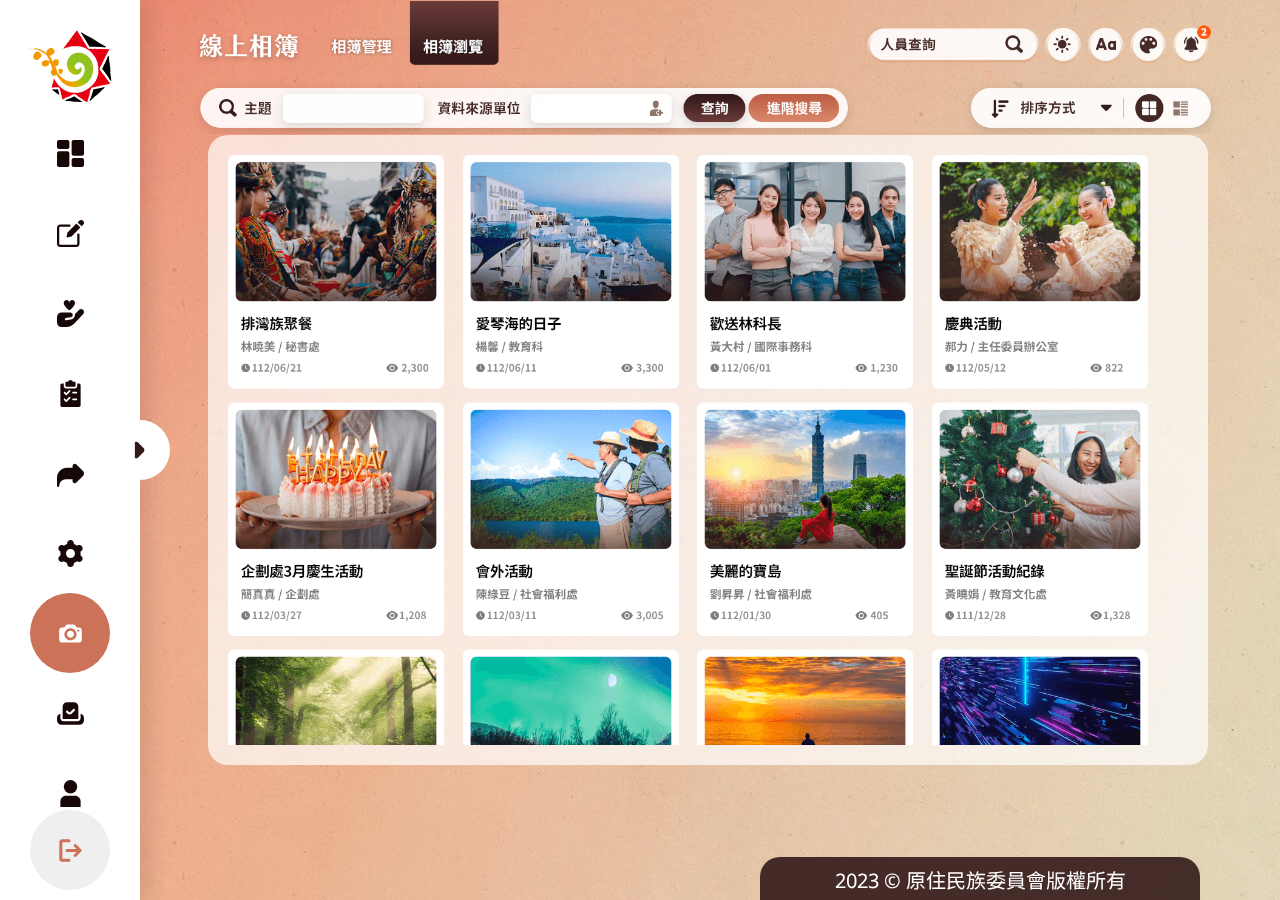
==== album.html @ 96a58c73 "更新" ====
<!DOCTYPE html>
<html lang="en">
  <head>
    <meta name="robots" content="noindex" />
    <!-- 使用 noindex 禁止 Google 搜尋建立索引，套版時請工程師刪掉這行 -->
    <meta charset="utf-8" />
    <meta http-equiv="X-UA-Compatible" content="IE=edge" />
    <meta name="viewport" content="width=device-width, initial-scale=1" />
    <title>原住民族委員會</title>
    <link rel="stylesheet" href="https://cdn.jsdelivr.net/npm/swiper@9/swiper-bundle.min.css" />
    <link rel="stylesheet" href="css/demo.css" />
    <style>
      .indexMain {
        display: flex;
        flex-direction: column;
      }
      .albumBox {
        height: 70vh;
      }
    </style>
  </head>
  <body class="innerPage">
    <div class="wrapper">
      <header>
        <script src="./include/Menu.js"></script>
      </header>
      <main class="indexMain pageProject">
        <table>
          <tbody>
            <tr>
              <td><img src="./images/album_01.png" alt="" class="wow fadeInDown" data-wow-delay="0s" /></td>
              <td style="text-align: right"><img src="./images/album_02.png" alt="" class="wow fadeInDown" data-wow-delay="0s" /></td>
            </tr>
          </tbody>
        </table>
        <div class="albumBox">
          <div class="content">
            <img src="./images/album_03.png" alt="" />
          </div>
        </div>
        <div class="copyright">2023 © 原住民族委員會版權所有</div>
        <!-- <footer>
          <div class="footerBox">
            <div class="container">
              <div class="logo"><a href="#"></a></div>
              <nav>
                <ul></ul>
              </nav>
              <div class="copyright">All Rights Reserved by TAITRA 2023</div>
            </div>
          </div>
        </footer> -->
      </main>
    </div>
    <div class="lightBoxOuter">
      <div class="lightBox">
        <div class="content">
          <div class="img"><img src="./images/lightBox.jpg" alt="" /> <button class="send"></button></div>
        </div>
      </div>
    </div>
    <script>
      const pageTitle = document.querySelector('.pageTitle');
      pageTitle.innerHTML = '相簿管理';
      const project = document.querySelector('[href="album.html"]');
      project.parentElement.classList.add('active');
    </script>
  </body>
</html>
---- css/demo.css ----
@charset "UTF-8";
@import url("../plugins/WOW-master/css/libs/animate.css");
@import url("https://fonts.googleapis.com/css2?family=Noto+Sans+TC:wght@100;300;400;500;700;900&display=swap");
@import url("https://fonts.googleapis.com/css2?family=Noto+Sans:wght@100;200;300;400;500;600;700;800;900&display=swap");
@import url("https://fonts.googleapis.com/css2?family=Jost:wght@100;200;300;400;500;600;700;800;900&display=swap");
/*! normalize.css v8.0.1 | MIT License | github.com/necolas/normalize.css */
/* Document
   ========================================================================== */
html {
  /* 1 */
  -webkit-text-size-adjust: 100%;
  /* 2 */
}

body {
  margin: 0;
}

main {
  display: block;
}

h1 {
  font-size: 2em;
}

h1,
h2,
h3,
h4,
h5 {
  padding: 0;
  margin: 0;
}

hr {
  box-sizing: content-box;
  /* 1 */
  height: 0;
  /* 1 */
  overflow: visible;
  /* 2 */
}

pre {
  font-family: monospace, monospace;
  /* 1 */
  font-size: 1em;
  /* 2 */
}

a {
  background-color: transparent;
  text-decoration: none;
}

ul {
  margin: 0px;
  padding: 0px;
  list-style-type: none;
}

abbr[title] {
  border-bottom: none;
  /* 1 */
  text-decoration: underline;
  /* 2 */
  -webkit-text-decoration: underline dotted;
          text-decoration: underline dotted;
  /* 2 */
}

b {
  font-weight: bolder;
}

code,
kbd,
samp {
  font-family: monospace, monospace;
  /* 1 */
  font-size: 1em;
  /* 2 */
}

small {
  font-size: 80%;
}

sub,
sup {
  font-size: 75%;
  line-height: 0;
  position: relative;
  vertical-align: baseline;
}

sub {
  bottom: -0.25em;
}

sup {
  top: -0.5em;
}

img {
  border-style: none;
  margin: 0px;
  padding: 0px;
  line-height: 1;
}

table {
  border-collapse: collapse;
}

button,
input,
optgroup,
select,
textarea {
  font-family: inherit;
  /* 1 */
  font-size: 100%;
  /* 1 */
  line-height: 1.15;
  /* 1 */
  margin: 0;
  /* 2 */
}

button,
input {
  /* 1 */
  overflow: visible;
}

button,
select {
  /* 1 */
  text-transform: none;
}

button,
[type=button],
[type=reset],
[type=submit] {
  -webkit-appearance: button;
}

button::-moz-focus-inner,
[type=button]::-moz-focus-inner,
[type=reset]::-moz-focus-inner,
[type=submit]::-moz-focus-inner {
  border-style: none;
  padding: 0;
}

button:-moz-focusring,
[type=button]:-moz-focusring,
[type=reset]:-moz-focusring,
[type=submit]:-moz-focusring {
  outline: 1px dotted ButtonText;
}

fieldset {
  padding: 0.35em 0.75em 0.625em;
}

legend {
  box-sizing: border-box;
  /* 1 */
  color: inherit;
  /* 2 */
  display: table;
  /* 1 */
  max-width: 100%;
  /* 1 */
  padding: 0;
  /* 3 */
  white-space: normal;
  /* 1 */
}

progress {
  vertical-align: baseline;
}

textarea {
  overflow: auto;
}

[type=checkbox],
[type=radio] {
  box-sizing: border-box;
  /* 1 */
  padding: 0;
  /* 2 */
}

[type=number]::-webkit-inner-spin-button, [type=number]::-webkit-outer-spin-button {
  height: auto;
}

[type=search] {
  -webkit-appearance: textfield;
  /* 1 */
  outline-offset: -2px;
  /* 2 */
}
[type=search]::-webkit-search-decoration {
  -webkit-appearance: none;
}

::-webkit-file-upload-button {
  -webkit-appearance: button;
  /* 1 */
  font: inherit;
  /* 2 */
}

details {
  display: block;
}

summary {
  display: list-item;
}

template,
[hidden] {
  display: none;
}

@keyframes rotate360 {
  from {
    transform: rotate(0deg);
  }
  to {
    transform: rotate(360deg);
  }
}
@keyframes rotate360R {
  from {
    transform: rotate(0deg);
  }
  to {
    transform: rotate(-360deg);
  }
}
@keyframes lineAnime {
  0% {
    transform: translate(0, -100%);
    height: 100px;
  }
  50% {
    transform: translate(0, 0);
    height: 100px;
  }
  100% {
    transform: translate(0, 0);
    height: 0;
  }
}
@keyframes scrollUp {
  0% {
    transform: translateY(0px);
  }
  50% {
    transform: translateY(-5px);
  }
  100% {
    transform: translateY(0px);
  }
}
@keyframes scrollDown {
  0% {
    transform: translateY(0px);
  }
  50% {
    transform: translateY(5px);
  }
  100% {
    transform: translateY(0px);
  }
}
@keyframes scrollDown2 {
  0% {
    transform: translateY(0px);
  }
  50% {
    transform: translateY(-5px);
  }
  100% {
    transform: translateY(0px);
  }
}
@keyframes downAnimation {
  0% {
    transform: translateY(0px);
  }
  50% {
    transform: translateY(5px);
  }
  100% {
    transform: translateY(0px);
  }
}
@keyframes rightAnimationRotate180 {
  0% {
    transform: translateX(0px) rotate(180deg);
  }
  50% {
    transform: translateX(5px) rotate(180deg);
  }
  100% {
    transform: translateX(0px) rotate(180deg);
  }
}
@keyframes rightAnimationScaleX {
  0% {
    transform: translateX(0px) scaleX(-1);
  }
  50% {
    transform: translateX(5px) scaleX(-1);
  }
  100% {
    transform: translateX(0px) scaleX(-1);
  }
}
@keyframes rightAnimation {
  0% {
    transform: translateX(0px);
  }
  50% {
    transform: translateX(5px);
  }
  100% {
    transform: translateX(0px);
  }
}
@keyframes leftAnimation {
  0% {
    transform: translateX(0px);
  }
  50% {
    transform: translateX(-5px);
  }
  100% {
    transform: translateX(0px);
  }
}
@keyframes leftAnimationScaleX {
  0% {
    transform: translateX(0px) scaleX(-1);
  }
  50% {
    transform: translateX(-5px) scaleX(-1);
  }
  100% {
    transform: translateX(0px) scaleX(-1);
  }
}
@keyframes rotating {
  from {
    transform: rotate(0deg);
  }
  to {
    transform: rotate(360deg);
  }
}
@keyframes fbox {
  to {
    background-position: -100000000px 0;
  }
}
@keyframes hasItem {
  0% {
    opacity: 1;
  }
  50% {
    opacity: 0;
  }
  100% {
    opacity: 1;
  }
}
* {
  box-sizing: border-box;
  outline: 0;
}
*::before {
  box-sizing: border-box;
}
*::after {
  box-sizing: border-box;
}

html {
  font-size: 16px;
}

body {
  position: relative;
  margin: 0 auto;
  padding: 0;
  line-height: 1.4;
}

img {
  max-width: 100%;
  margin: 0px;
  line-height: 1;
}

figure {
  margin: 0px;
}

.picAnimated {
  opacity: 1;
}

.wrapper {
  position: relative;
}

.container {
  position: relative;
  width: calc(100% - 120px);
  max-width: 1440px;
  padding-right: 60px;
  padding-left: 60px;
  margin: 0 auto;
  box-sizing: content-box;
}
@media screen and (max-width: 1000px) {
  .container {
    width: calc(100% - 40px);
    padding-right: 20px;
    padding-left: 20px;
  }
}

section {
  position: relative;
}

[type=text],
[type=password],
[type=email] {
  border: none;
  width: 100%;
  border: 1px solid #000;
  transition: all 0.3s ease;
  -webkit-appearance: none;
  -moz-appearance: none;
  appearance: none;
}

input:focus {
  outline: none !important;
}

textarea {
  padding: 5px 10px;
  line-height: 1.4;
  font-weight: normal;
  color: #666666;
  width: 100%;
  background: rgba(255, 255, 255, 0.7);
  transition: all 0.3s ease;
  -webkit-appearance: none;
  -moz-appearance: none;
  appearance: none;
}

.select {
  position: relative;
  padding: 0 5px;
}
.select::before {
  content: "";
  display: block;
  position: absolute;
  text-indent: 0px;
  width: 8px;
  aspect-ratio: 1;
  right: 10px;
  top: 15px;
  z-index: 5;
  border: 2px solid #000;
  border-width: 0 2px 2px 0;
  transform: rotate(45deg);
}
.select select {
  line-height: 1.4;
  font-weight: normal;
  color: #666666;
  width: 100%;
  -webkit-appearance: none;
  -moz-appearance: none;
  appearance: none;
  position: relative;
  padding: 5px 30px 10px 10px;
  border-radius: 5px;
}

select::-ms-expand {
  display: none;
}

button {
  -webkit-appearance: none;
  -moz-appearance: none;
  appearance: none;
  border: none;
  cursor: pointer;
  transition: all 0.3s ease;
}
button:focus {
  outline: none !important;
}

.privacyBox {
  position: fixed;
  background: #000;
  z-index: 9999;
  bottom: 0px;
  width: 100%;
  color: #e7e7e7;
  padding: 20px;
  font-weight: 100;
  letter-spacing: 1px;
  text-align: center;
}
.privacyBox .closePrivacy {
  right: 12px;
  top: 15px;
  max-width: 100px;
  line-height: 30px;
  font-size: 16px;
  border-radius: 5px;
  padding: 3px 5px;
  color: #e7e7e7;
  display: block;
  background: #006ab6;
  font-weight: 500;
  cursor: pointer;
  margin: 10px auto 0 auto;
}

.editor {
  line-height: 1.6;
}

.wrapper {
  display: flex;
}

.pic {
  line-height: 0;
}

body {
  min-height: 100vh;
}
body::before {
  content: "";
  position: fixed;
  display: block;
  width: 100%;
  top: 0;
  left: 0;
  height: 100vh;
  background: url("../images/bg.jpg") center no-repeat;
}
body.innerPage::before {
  background: url("../images/bg_in.jpg") center no-repeat;
}
body.menuOpen header {
  width: 330px;
  padding: 0 0px 24px;
}
body.menuOpen header button.sideBtn {
  transform: translateY(-50%) rotate(0);
}
body.menuOpen header .logo {
  padding: 30px 0;
  width: 246px;
}
body.menuOpen header .logo span {
  display: block;
}
body.menuOpen header .sideMenu {
  max-width: 260px;
  margin: 0 auto;
}
body.menuOpen header nav {
  margin: 10px 0;
}
body.menuOpen header nav > ul > li {
  margin: 0 5px 10px 0;
}
body.menuOpen header nav > ul > li.next-lv > a {
  padding-right: 30px;
}
body.menuOpen header nav > ul > li.next-lv > a::after {
  content: "";
  width: 10px;
  aspect-ratio: 1;
  display: block;
  border-color: #180707;
  border-style: solid;
  border-width: 3px 0 0 3px;
  transform: rotate(45deg);
  position: absolute;
  right: 30px;
  top: 26px;
  pointer-events: none;
}
body.menuOpen header nav > ul > li a {
  margin-bottom: 5px;
  width: auto;
  height: auto;
  justify-content: flex-start;
  border-radius: 10px;
  padding: 14px 10px 14px 20px;
}
body.menuOpen header nav > ul > li a::before {
  margin: 0px 10px 0 0;
  background: #180707;
}
body.menuOpen header nav > ul > li a span {
  display: block;
}
body.menuOpen header nav > ul > li.active > a,
body.menuOpen header nav > ul > li a:hover {
  background: linear-gradient(to bottom, rgb(191, 95, 70) 0%, rgb(215, 134, 105) 100%);
  color: #fff;
}
body.menuOpen header nav > ul > li.active > a::before,
body.menuOpen header nav > ul > li a:hover::before {
  background: #fff;
}
body.menuOpen header nav > ul > li.active > a::after,
body.menuOpen header nav > ul > li a:hover::after {
  border-color: #fff;
}
body.menuOpen header nav ul ul {
  display: block;
  padding: 0 0 0 20px;
}
body.menuOpen header nav ul ul li.active a {
  background: linear-gradient(to bottom, rgb(191, 95, 70) 0%, rgb(215, 134, 105) 100%);
  color: #fff;
}
body.menuOpen header nav ul ul li a {
  padding: 5px 0 5px 38px;
}
body.menuOpen header .account {
  width: 100%;
  height: auto;
  font-size: 1.25rem;
  font-weight: 500;
  color: #fff;
  box-shadow: 0px 10px 10px 10px rgba(0, 0, 0, 0.1);
  background: linear-gradient(to bottom, rgb(191, 95, 70) 0%, rgb(215, 134, 105) 100%);
  border-radius: 10px;
  padding: 10px;
}
body.menuOpen header .account .pic {
  width: 63px;
  aspect-ratio: 1;
  overflow: hidden;
  border-radius: 100%;
  margin: 0 14px 0 0;
}
body.menuOpen header .account .pic img {
  width: 100%;
  height: 100%;
  -o-object-fit: contain;
     object-fit: contain;
}
body.menuOpen header .account .pic,
body.menuOpen header .account .infoBox {
  display: block;
}
body.menuOpen header .account .logout {
  width: auto;
  height: auto;
  padding: 0;
  border: none;
  margin: 0 0 0 auto;
  background: none;
}
body.menuOpen header .account .logout::after {
  background: #fff;
}
body.menuOpen main {
  width: calc(100% - 420px);
  margin: 0 0px 0 360px;
}

header {
  width: 140px;
  background: #fff;
  position: fixed;
  left: 0;
  top: 0;
  box-shadow: 10px 0 20px 0 rgba(0, 0, 0, 0.1);
  transition: all 0.3s ease;
}
header * {
  white-space: nowrap;
}
header button.sideBtn {
  width: 60px;
  aspect-ratio: 1;
  padding: 0;
  border-radius: 100%;
  background: #fff url("../images/icon/icon_arrow.png") center no-repeat;
  position: absolute;
  top: 50%;
  transform: translateY(-50%) rotate(180deg);
  right: -30px;
  border: none;
  z-index: 20;
}
header .logo {
  padding: 30px 0 10px;
  line-height: 0;
  display: flex;
  align-items: center;
  justify-content: center;
}
header .logo .img {
  height: 73px;
}
header .logo span {
  display: block;
  margin: 0 0 0 10px;
  flex-shrink: 0;
  display: none;
}
header .sideMenu {
  display: flex;
  flex-direction: column;
  height: 100vh;
  padding-bottom: 10px;
  overflow: hidden;
  background: #fff;
  position: relative;
  z-index: 9;
}
header .sideMenu .menuTitle {
  flex-shrink: 0;
  position: relative;
}
header .sideMenu .menuTitle a {
  width: 80px;
  height: 80px;
  border-radius: 40px;
  font-size: 1.375rem;
  font-weight: 500;
  color: #fff;
  justify-content: center;
  display: flex;
  align-items: center;
  margin: 0 auto;
  transition: all 0.3s ease;
}
header .sideMenu .menuTitle a::before {
  content: "";
  width: 20px;
  aspect-ratio: 1;
  display: block;
  flex-shrink: 0;
  -webkit-mask: url("../images/icon/icon_01.svg") no-repeat;
          mask: url("../images/icon/icon_01.svg") no-repeat;
  background: #180707;
}
header .sideMenu .menuTitle a span {
  display: none;
}
header .sideMenu .menuTitle a:hover {
  background-color: #cc7258;
}
header .sideMenu .menuTitle a:hover::before {
  background: #fff;
}
header .sideMenu nav {
  flex-grow: 1;
  overflow: hidden;
  overflow-y: auto;
  scrollbar-color: rgb(191, 95, 70) rgb(191, 95, 70);
  scrollbar-width: thin;
}
header .sideMenu nav::-webkit-scrollbar {
  width: 5px;
  height: 5px;
}
header .sideMenu nav::-webkit-scrollbar-thumb {
  border-radius: 100px;
  box-shadow: inset 0 0 5px rgba(0, 0, 0, 0.2);
  background: rgb(191, 95, 70);
}
header .sideMenu nav::-webkit-scrollbar-track {
  box-shadow: inset 0 0 5px rgba(0, 0, 0, 0.2);
  border-radius: 0;
  background: rgba(0, 0, 0, 0.1);
  border-radius: 5px;
}
header .sideMenu nav > ul > li {
  position: relative;
}
header .sideMenu nav > ul > li > a {
  width: 80px;
  height: 80px;
  border-radius: 40px;
  margin: 0 auto;
  font-size: 1.375rem;
  font-weight: 500;
  color: #180707;
  display: flex;
  align-items: center;
  justify-content: center;
}
header .sideMenu nav > ul > li > a::before {
  content: "";
  width: 27px;
  aspect-ratio: 1;
  background: #180707;
  display: block;
  flex-shrink: 0;
}
header .sideMenu nav > ul > li > a span {
  display: none;
}
header .sideMenu nav > ul > li:nth-child(1) a::before {
  -webkit-mask: url("../images/icon/icon_01.svg") no-repeat;
          mask: url("../images/icon/icon_01.svg") no-repeat;
}
header .sideMenu nav > ul > li:nth-child(2) a::before {
  -webkit-mask: url("../images/icon/icon_02.svg") no-repeat;
          mask: url("../images/icon/icon_02.svg") no-repeat;
}
header .sideMenu nav > ul > li:nth-child(3) a::before {
  -webkit-mask: url("../images/icon/icon_03.svg") no-repeat;
          mask: url("../images/icon/icon_03.svg") no-repeat;
}
header .sideMenu nav > ul > li:nth-child(4) a::before {
  -webkit-mask: url("../images/icon/icon_04.svg") no-repeat;
          mask: url("../images/icon/icon_04.svg") no-repeat;
}
header .sideMenu nav > ul > li:nth-child(5) a::before {
  -webkit-mask: url("../images/icon/icon_05.svg") no-repeat;
          mask: url("../images/icon/icon_05.svg") no-repeat;
}
header .sideMenu nav > ul > li:nth-child(6) a::before {
  -webkit-mask: url("../images/icon/icon_06.svg") no-repeat;
          mask: url("../images/icon/icon_06.svg") no-repeat;
}
header .sideMenu nav > ul > li:nth-child(7) a::before {
  -webkit-mask: url("../images/icon/icon_07.svg") no-repeat;
          mask: url("../images/icon/icon_07.svg") no-repeat;
}
header .sideMenu nav > ul > li:nth-child(8) a::before {
  -webkit-mask: url("../images/icon/icon_08.svg") no-repeat;
          mask: url("../images/icon/icon_08.svg") no-repeat;
}
header .sideMenu nav > ul > li:nth-child(9) a::before {
  -webkit-mask: url("../images/icon/icon_09.svg") no-repeat;
          mask: url("../images/icon/icon_09.svg") no-repeat;
}
header .sideMenu nav > ul > li.active > a,
header .sideMenu nav > ul > li a:hover {
  background-color: #cc7258;
}
header .sideMenu nav > ul > li.active > a::before,
header .sideMenu nav > ul > li a:hover::before {
  background: #fff;
}
header .sideMenu nav ul ul {
  display: none;
}
header .sideMenu nav ul ul li a {
  font-size: 1.25rem;
  color: #634242;
  padding: 5px 0;
  display: block;
}
header .account {
  flex-shrink: 0;
  display: flex;
  align-items: center;
  position: relative;
  background: none;
}
header .account .pic,
header .account .infoBox {
  display: none;
}
header .account .logout {
  width: 80px;
  height: 80px;
  border-radius: 40px;
  padding: 0;
  margin: 0 auto;
  display: flex;
  justify-content: center;
  align-items: center;
}
header .account .logout::after {
  content: "";
  width: 29px;
  display: block;
  aspect-ratio: 1;
  -webkit-mask: url("../images/icon/icon_10.svg") no-repeat;
          mask: url("../images/icon/icon_10.svg") no-repeat;
  background: #cc7258;
}
header .account .logout:hover {
  background-color: #cc7258;
}
header .account .logout:hover::after {
  background: #fff;
}

main {
  width: calc(100% - 250px);
  margin: 0 0px 0 190px;
  transition: all 0.3s ease;
  position: relative;
}

.copyright {
  width: 440px;
  position: fixed;
  bottom: 0;
  right: 80px;
  border-radius: 20px 20px 0 0;
  padding: 10px 20px 5px;
  background: rgba(51, 25, 25, 0.9);
  color: #fff;
  text-align: center;
  font-size: 1.25rem;
}

.darkSwitch {
  position: absolute;
  width: 56px;
  aspect-ratio: 1;
  display: block;
  right: 15%;
  top: 33%;
  z-index: 99;
  cursor: pointer;
}

.bell {
  position: absolute;
  width: 70px;
  aspect-ratio: 1;
  display: block;
  right: 1%;
  top: 29%;
  z-index: 99;
  background: url("../images/icon/icon_bell.png") center no-repeat;
  opacity: 0;
  cursor: pointer;
}
.bell.active {
  opacity: 1;
}

.message {
  position: absolute;
  z-index: 9;
  right: 15px;
  top: 85%;
  opacity: 0;
  filter: drop-shadow(0 0 30px rgba(0, 0, 0, 0.2));
}
.message.active {
  opacity: 1;
}

.color {
  position: absolute;
  width: 60px;
  aspect-ratio: 1;
  display: block;
  right: 6%;
  top: 34%;
  z-index: 99;
  opacity: 0;
  cursor: pointer;
}

.colorBox {
  position: absolute;
  z-index: 9;
  right: 15px;
  top: 85%;
  opacity: 0;
  filter: drop-shadow(0 0 30px rgba(0, 0, 0, 0.2));
}
.colorBox.active {
  opacity: 1;
}

table {
  width: 100%;
  border: none;
  border-collapse: collapse;
}
table tr {
  border: none;
}
table tr td {
  line-height: 0;
  border: none;
  position: relative;
}
table img {
  line-height: 0;
}

.pageProject .projectBox {
  padding: 0 18px;
  display: flex;
  gap: 20px;
}
.pageProject .caseBox {
  width: calc((100% - 80px) / 5);
  background: rgba(255, 255, 255, 0.7);
  border-radius: 20px;
  padding: 30px 24px;
  display: flex;
  flex-direction: column;
}
.pageProject .caseBox .list {
  flex-grow: 1;
  display: flex;
  flex-direction: column;
  overflow: hidden;
}
.pageProject .caseBox .list .caseTitle {
  font-size: 1.75rem;
  font-weight: 500;
  color: #3b2120;
  display: flex;
  align-items: center;
  padding: 0 0 0 16px;
  margin: 0 0 20px;
  position: relative;
}
.pageProject .caseBox .list .caseTitle::before {
  content: "";
  position: absolute;
  top: 8px;
  left: 0;
  width: 7px;
  height: 5px;
  display: block;
  background: #3b2120;
  box-shadow: 0 5px 0 0 #ff4e00, 0 10px 0 0 #3b2120, 0 15px 0 0 #ff4e00, 0 20px 0 0 #3b2120;
}
.pageProject .caseBox .list .caseTitle .count {
  min-width: 22px;
  max-height: 22px;
  margin: 0 0 0 10px;
  display: flex;
  align-items: center;
  justify-content: center;
  font-size: 1rem;
  border-radius: 20px;
  background: #ff4e00;
  color: #fff;
}
.pageProject .listBox {
  flex-grow: 1;
}
.pageProject .listBox .item {
  cursor: pointer;
  background: #fff;
  border-radius: 10px;
  overflow: hidden;
}
.pageProject .listBox .item + .item {
  margin-top: 20px;
}
.pageProject .listBox .item .content {
  padding: 20px 22px;
}
.pageProject .listBox .item .itemTitle {
  font-weight: 500;
  color: #fff;
  font-size: 1.1875rem;
  text-align: center;
  padding: 6px 40px 3px;
  position: relative;
}
.pageProject .listBox .item .itemTitle::after {
  content: "";
  width: 5px;
  aspect-ratio: 1;
  display: block;
  background: #fff;
  border-radius: 100%;
  box-shadow: 8px 0 0 0 #fff, 16px 0 0 0 #fff;
  position: absolute;
  right: 25px;
  top: 50%;
  transform: translateY(-50%);
}
.pageProject .listBox .item.report .itemTitle {
  background: #9e4e7d;
}
.pageProject .listBox .item.meeting .itemTitle {
  background: #81b100;
}
.pageProject .listBox .item.new .itemTitle::before {
  content: "";
  position: absolute;
  left: 10px;
  top: 50%;
  transform: translateY(-50%);
  width: 26px;
  aspect-ratio: 1;
  -webkit-mask: url("../images/icon/icon_13.svg") no-repeat;
          mask: url("../images/icon/icon_13.svg") no-repeat;
  background: #fff;
}
.pageProject .listBox .title {
  font-size: 1.1875rem;
  color: #313131;
  font-weight: 500;
  margin-bottom: 15px;
  overflow: hidden;
  display: -webkit-box;
  -webkit-line-clamp: 3;
  -webkit-box-orient: vertical;
}
.pageProject .listBox .description {
  font-size: 1.1875rem;
  color: #7e7e7e;
  font-weight: 500;
  overflow: hidden;
  display: -webkit-box;
  -webkit-line-clamp: 3;
  -webkit-box-orient: vertical;
  margin-bottom: 15px;
}
.pageProject .listBox hr {
  margin-bottom: 15px;
}
.pageProject .listBox .notice {
  background: #e9e9e9;
  color: #000;
  font-size: 1.1875rem;
  font-weight: 500;
  padding: 5px 10px;
  margin-bottom: 15px;
}
.pageProject .listBox .bottomBox {
  display: flex;
  justify-content: space-between;
  flex-wrap: wrap;
  font-size: 1rem;
}
.pageProject .listBox .bottomBox .caseNumber,
.pageProject .listBox .bottomBox time {
  display: block;
  padding: 0 0 0 20px;
  position: relative;
}
.pageProject .listBox .bottomBox .caseNumber.noticeColor,
.pageProject .listBox .bottomBox time.noticeColor {
  color: #ff4e00;
}
.pageProject .listBox .bottomBox .caseNumber.noticeColor::before,
.pageProject .listBox .bottomBox time.noticeColor::before {
  background: #ff4e00;
}
.pageProject .listBox .bottomBox .caseNumber::before,
.pageProject .listBox .bottomBox time::before {
  content: "";
  width: 14px;
  aspect-ratio: 1;
  position: absolute;
  left: 0;
  top: 5px;
  -webkit-mask: url("../images/icon/icon_11.svg") center no-repeat;
          mask: url("../images/icon/icon_11.svg") center no-repeat;
  background: #8e8e8e;
}
.pageProject .listBox .bottomBox .caseNumber::before {
  -webkit-mask: url("../images/icon/icon_12.svg") center no-repeat;
          mask: url("../images/icon/icon_12.svg") center no-repeat;
  background: #8e8e8e;
}
.pageProject .originPosition {
  background: #f6e3dc !important;
}
.pageProject .originPosition * {
  opacity: 0;
}

.lightBoxOuter {
  pointer-events: none;
  visibility: hidden;
  position: fixed;
  inset: 0;
  background: rgba(0, 0, 0, 0.8);
  z-index: 99;
  display: block;
  display: flex;
  justify-content: center;
  align-items: center;
}
.lightBoxOuter .lightBox {
  width: 75%;
  background: #fff;
  border-radius: 20px;
  padding: 20px;
}

.popup {
  overflow: hidden;
}
.popup .lightBoxOuter {
  pointer-events: unset;
  visibility: visible;
}
.popup .lightBox {
  padding: 50px;
  display: flex;
  justify-content: flex-end;
}
.popup .lightBox .content {
  position: relative;
  height: 80vh;
  overflow: hidden;
  overflow-y: auto;
  scrollbar-color: #9e8d8d;
  scrollbar-width: thin;
}
.popup .lightBox .content::-webkit-scrollbar {
  width: 5px;
  height: 5px;
}
.popup .lightBox .content::-webkit-scrollbar-thumb {
  border-radius: 100px;
  box-shadow: inset 0 0 5px rgba(0, 0, 0, 0.2);
  background: rgb(191, 95, 70);
}
.popup .lightBox .content::-webkit-scrollbar-track {
  box-shadow: inset 0 0 5px rgba(0, 0, 0, 0.2);
  border-radius: 0;
  background: rgba(0, 0, 0, 0.1);
  border-radius: 5px;
}
.popup .lightBox .content .img {
  position: relative;
}
.popup .lightBox .content button {
  cursor: pointer;
  opacity: 0;
  position: absolute;
  width: 270px;
  height: 65px;
  display: block;
  bottom: 40px;
  right: 54.5%;
}

.albumBox {
  background: rgba(255, 255, 255, 0.7);
  border-radius: 20px;
  margin: 0 12px 0 18px;
  padding: 20px 60px 20px 20px;
}
.albumBox .content {
  height: 100%;
  overflow: hidden;
  overflow-y: auto;
  scrollbar-color: #9e8d8d;
  scrollbar-width: thin;
}
.albumBox .content::-webkit-scrollbar {
  width: 5px;
  height: 5px;
}
.albumBox .content::-webkit-scrollbar-thumb {
  border-radius: 100px;
  box-shadow: inset 0 0 5px rgba(0, 0, 0, 0.2);
  background: rgb(191, 95, 70);
}
.albumBox .content::-webkit-scrollbar-track {
  box-shadow: inset 0 0 5px rgba(0, 0, 0, 0.2);
  border-radius: 0;
  background: rgba(0, 0, 0, 0.1);
  border-radius: 5px;
}

body {
  font-family: "Noto Sans", "Noto Sans TC", Arial, "微軟正黑體", "Microsoft JhengHei", "蘋果儷中黑", "Apple LiGothic Medium", sans-serif, "0xe804";
  color: #222;
}/*# sourceMappingURL=demo.css.map */
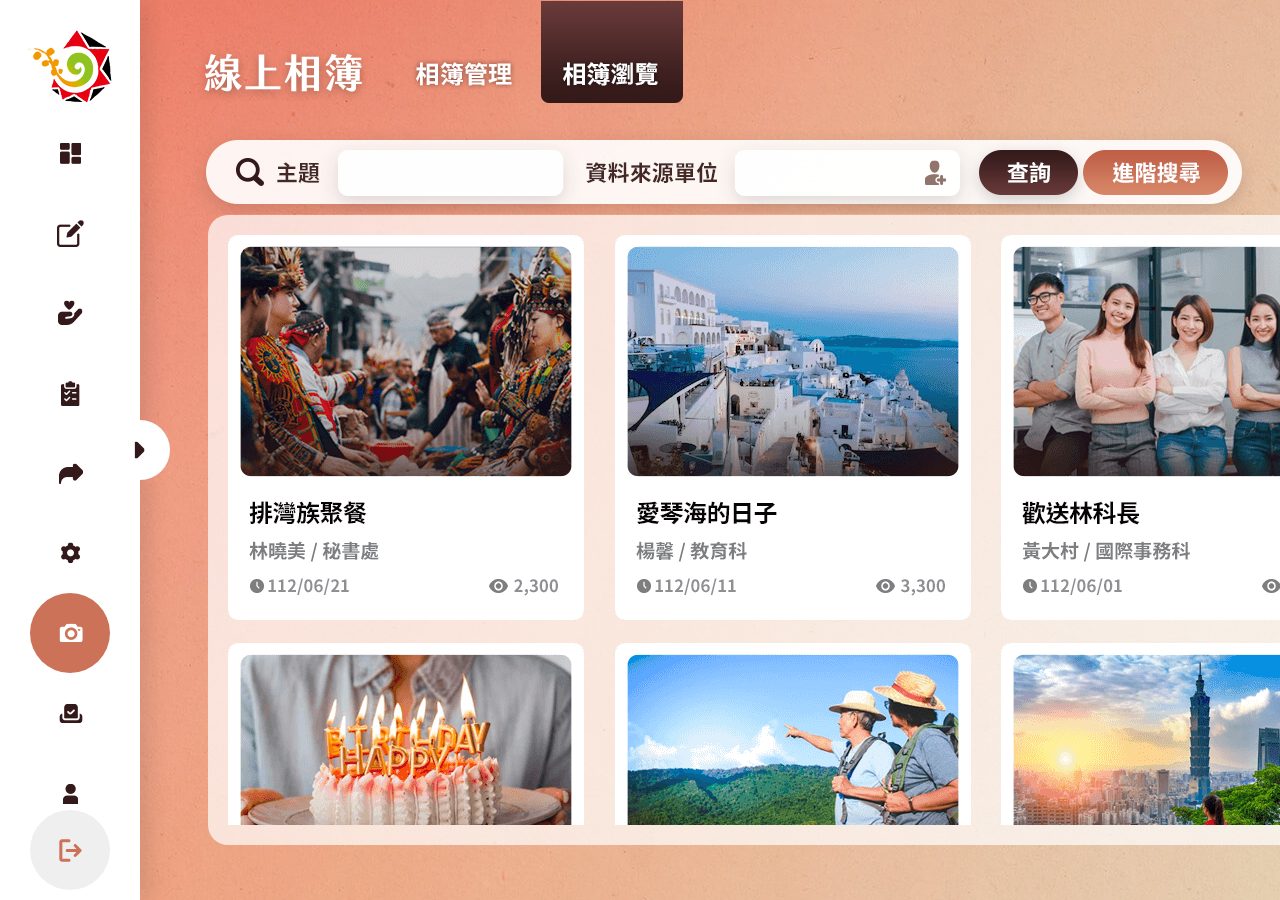
==== commit 5758a8eb: "更新" ====
--- a/album.html
+++ b/album.html
@@ -7,7 +7,6 @@
     <meta http-equiv="X-UA-Compatible" content="IE=edge" />
     <meta name="viewport" content="width=device-width, initial-scale=1" />
     <title>原住民族委員會</title>
-    <link rel="stylesheet" href="https://cdn.jsdelivr.net/npm/swiper@9/swiper-bundle.min.css" />
     <link rel="stylesheet" href="css/demo.css" />
     <style>
       .indexMain {
--- a/css/demo.css
+++ b/css/demo.css
@@ -564,6 +564,7 @@
 
 body {
   min-height: 100vh;
+  background: #e2d1b4;
 }
 body::before {
   content: "";
@@ -573,10 +574,18 @@
   top: 0;
   left: 0;
   height: 100vh;
-  background: url("../images/bg.jpg") center no-repeat;
+  background: url("../images/bg.jpg") left no-repeat;
 }
 body.innerPage::before {
-  background: url("../images/bg_in.jpg") center no-repeat;
+  background: url("../images/bg_in.jpg") left no-repeat;
+}
+body.innerPage main {
+  min-width: 1670px;
+  max-width: 1670px;
+}
+body.innerPage.menuOpen main {
+  min-width: 1500px;
+  max-width: 1500px;
 }
 body.menuOpen header {
   width: 330px;
@@ -600,7 +609,7 @@
   margin: 10px 0;
 }
 body.menuOpen header nav > ul > li {
-  margin: 0 5px 10px 0;
+  margin: 0 5px 0px 0;
 }
 body.menuOpen header nav > ul > li.next-lv > a {
   padding-right: 30px;
@@ -620,7 +629,6 @@
   pointer-events: none;
 }
 body.menuOpen header nav > ul > li a {
-  margin-bottom: 5px;
   width: auto;
   height: auto;
   justify-content: flex-start;
@@ -698,7 +706,6 @@
   background: #fff;
 }
 body.menuOpen main {
-  width: calc(100% - 420px);
   margin: 0 0px 0 360px;
 }
 
@@ -830,7 +837,6 @@
   content: "";
   width: 27px;
   aspect-ratio: 1;
-  background: #180707;
   display: block;
   flex-shrink: 0;
 }
@@ -838,48 +844,62 @@
   display: none;
 }
 header .sideMenu nav > ul > li:nth-child(1) a::before {
-  -webkit-mask: url("../images/icon/icon_01.svg") no-repeat;
-          mask: url("../images/icon/icon_01.svg") no-repeat;
+  background: url("../images/icon/icon_menu_01.png") no-repeat;
+}
+header .sideMenu nav > ul > li:nth-child(1).active > a::before, header .sideMenu nav > ul > li:nth-child(1) a:hover::before {
+  background: url("../images/icon/icon_menu_w_01.png") no-repeat;
 }
 header .sideMenu nav > ul > li:nth-child(2) a::before {
-  -webkit-mask: url("../images/icon/icon_02.svg") no-repeat;
-          mask: url("../images/icon/icon_02.svg") no-repeat;
+  background: url("../images/icon/icon_menu_02.png") no-repeat;
+}
+header .sideMenu nav > ul > li:nth-child(2).active > a::before, header .sideMenu nav > ul > li:nth-child(2) a:hover::before {
+  background: url("../images/icon/icon_menu_w_02.png") no-repeat;
 }
 header .sideMenu nav > ul > li:nth-child(3) a::before {
-  -webkit-mask: url("../images/icon/icon_03.svg") no-repeat;
-          mask: url("../images/icon/icon_03.svg") no-repeat;
+  background: url("../images/icon/icon_menu_03.png") no-repeat;
+}
+header .sideMenu nav > ul > li:nth-child(3).active > a::before, header .sideMenu nav > ul > li:nth-child(3) a:hover::before {
+  background: url("../images/icon/icon_menu_w_03.png") no-repeat;
 }
 header .sideMenu nav > ul > li:nth-child(4) a::before {
-  -webkit-mask: url("../images/icon/icon_04.svg") no-repeat;
-          mask: url("../images/icon/icon_04.svg") no-repeat;
+  background: url("../images/icon/icon_menu_04.png") no-repeat;
+}
+header .sideMenu nav > ul > li:nth-child(4).active > a::before, header .sideMenu nav > ul > li:nth-child(4) a:hover::before {
+  background: url("../images/icon/icon_menu_w_04.png") no-repeat;
 }
 header .sideMenu nav > ul > li:nth-child(5) a::before {
-  -webkit-mask: url("../images/icon/icon_05.svg") no-repeat;
-          mask: url("../images/icon/icon_05.svg") no-repeat;
+  background: url("../images/icon/icon_menu_05.png") no-repeat;
+}
+header .sideMenu nav > ul > li:nth-child(5).active > a::before, header .sideMenu nav > ul > li:nth-child(5) a:hover::before {
+  background: url("../images/icon/icon_menu_w_05.png") no-repeat;
 }
 header .sideMenu nav > ul > li:nth-child(6) a::before {
-  -webkit-mask: url("../images/icon/icon_06.svg") no-repeat;
-          mask: url("../images/icon/icon_06.svg") no-repeat;
+  background: url("../images/icon/icon_menu_06.png") no-repeat;
+}
+header .sideMenu nav > ul > li:nth-child(6).active > a::before, header .sideMenu nav > ul > li:nth-child(6) a:hover::before {
+  background: url("../images/icon/icon_menu_w_06.png") no-repeat;
 }
 header .sideMenu nav > ul > li:nth-child(7) a::before {
-  -webkit-mask: url("../images/icon/icon_07.svg") no-repeat;
-          mask: url("../images/icon/icon_07.svg") no-repeat;
+  background: url("../images/icon/icon_menu_07.png") no-repeat;
+}
+header .sideMenu nav > ul > li:nth-child(7).active > a::before, header .sideMenu nav > ul > li:nth-child(7) a:hover::before {
+  background: url("../images/icon/icon_menu_w_07.png") no-repeat;
 }
 header .sideMenu nav > ul > li:nth-child(8) a::before {
-  -webkit-mask: url("../images/icon/icon_08.svg") no-repeat;
-          mask: url("../images/icon/icon_08.svg") no-repeat;
+  background: url("../images/icon/icon_menu_08.png") no-repeat;
+}
+header .sideMenu nav > ul > li:nth-child(8).active > a::before, header .sideMenu nav > ul > li:nth-child(8) a:hover::before {
+  background: url("../images/icon/icon_menu_w_08.png") no-repeat;
 }
 header .sideMenu nav > ul > li:nth-child(9) a::before {
-  -webkit-mask: url("../images/icon/icon_09.svg") no-repeat;
-          mask: url("../images/icon/icon_09.svg") no-repeat;
+  background: url("../images/icon/icon_menu_09.png") no-repeat;
+}
+header .sideMenu nav > ul > li:nth-child(9).active > a::before, header .sideMenu nav > ul > li:nth-child(9) a:hover::before {
+  background: url("../images/icon/icon_menu_w_09.png") no-repeat;
 }
 header .sideMenu nav > ul > li.active > a,
 header .sideMenu nav > ul > li a:hover {
   background-color: #cc7258;
-}
-header .sideMenu nav > ul > li.active > a::before,
-header .sideMenu nav > ul > li a:hover::before {
-  background: #fff;
 }
 header .sideMenu nav ul ul {
   display: none;
@@ -938,7 +958,7 @@
   width: 440px;
   position: fixed;
   bottom: 0;
-  right: 80px;
+  left: 1400px;
   border-radius: 20px 20px 0 0;
   padding: 10px 20px 5px;
   background: rgba(51, 25, 25, 0.9);
@@ -952,9 +972,10 @@
   width: 56px;
   aspect-ratio: 1;
   display: block;
-  right: 15%;
-  top: 33%;
+  right: 220px;
+  top: 40px;
   z-index: 99;
+  opacity: 0;
   cursor: pointer;
 }
 
@@ -963,8 +984,8 @@
   width: 70px;
   aspect-ratio: 1;
   display: block;
-  right: 1%;
-  top: 29%;
+  right: 9.5px;
+  top: 34.5px;
   z-index: 99;
   background: url("../images/icon/icon_bell.png") center no-repeat;
   opacity: 0;
@@ -991,8 +1012,8 @@
   width: 60px;
   aspect-ratio: 1;
   display: block;
-  right: 6%;
-  top: 34%;
+  right: 80px;
+  top: 40px;
   z-index: 99;
   opacity: 0;
   cursor: pointer;
@@ -1019,11 +1040,23 @@
   border: none;
 }
 table tr td {
+  text-align: left;
   line-height: 0;
   border: none;
   position: relative;
 }
 table img {
+  line-height: 0;
+}
+
+.blockBox {
+  min-width: 1500px;
+  max-width: 1500px;
+  display: flex;
+  flex-wrap: wrap;
+}
+.blockBox .block {
+  position: relative;
   line-height: 0;
 }
 
@@ -1182,7 +1215,7 @@
 }
 .pageProject .listBox .bottomBox .caseNumber.noticeColor::before,
 .pageProject .listBox .bottomBox time.noticeColor::before {
-  background: #ff4e00;
+  background: url("../images/icon/icon_time_o.png") center no-repeat;
 }
 .pageProject .listBox .bottomBox .caseNumber::before,
 .pageProject .listBox .bottomBox time::before {
@@ -1192,14 +1225,10 @@
   position: absolute;
   left: 0;
   top: 5px;
-  -webkit-mask: url("../images/icon/icon_11.svg") center no-repeat;
-          mask: url("../images/icon/icon_11.svg") center no-repeat;
-  background: #8e8e8e;
+  background: url("../images/icon/icon_time.png") center no-repeat;
 }
 .pageProject .listBox .bottomBox .caseNumber::before {
-  -webkit-mask: url("../images/icon/icon_12.svg") center no-repeat;
-          mask: url("../images/icon/icon_12.svg") center no-repeat;
-  background: #8e8e8e;
+  background: url("../images/icon/icon_number.png") center no-repeat;
 }
 .pageProject .originPosition {
   background: #f6e3dc !important;
@@ -1221,7 +1250,6 @@
   align-items: center;
 }
 .lightBoxOuter .lightBox {
-  width: 75%;
   background: #fff;
   border-radius: 20px;
   padding: 20px;
@@ -1236,6 +1264,7 @@
 }
 .popup .lightBox {
   padding: 50px;
+  padding-left: 120px;
   display: flex;
   justify-content: flex-end;
 }
@@ -1264,6 +1293,7 @@
 }
 .popup .lightBox .content .img {
   position: relative;
+  text-align: center;
 }
 .popup .lightBox .content button {
   cursor: pointer;
